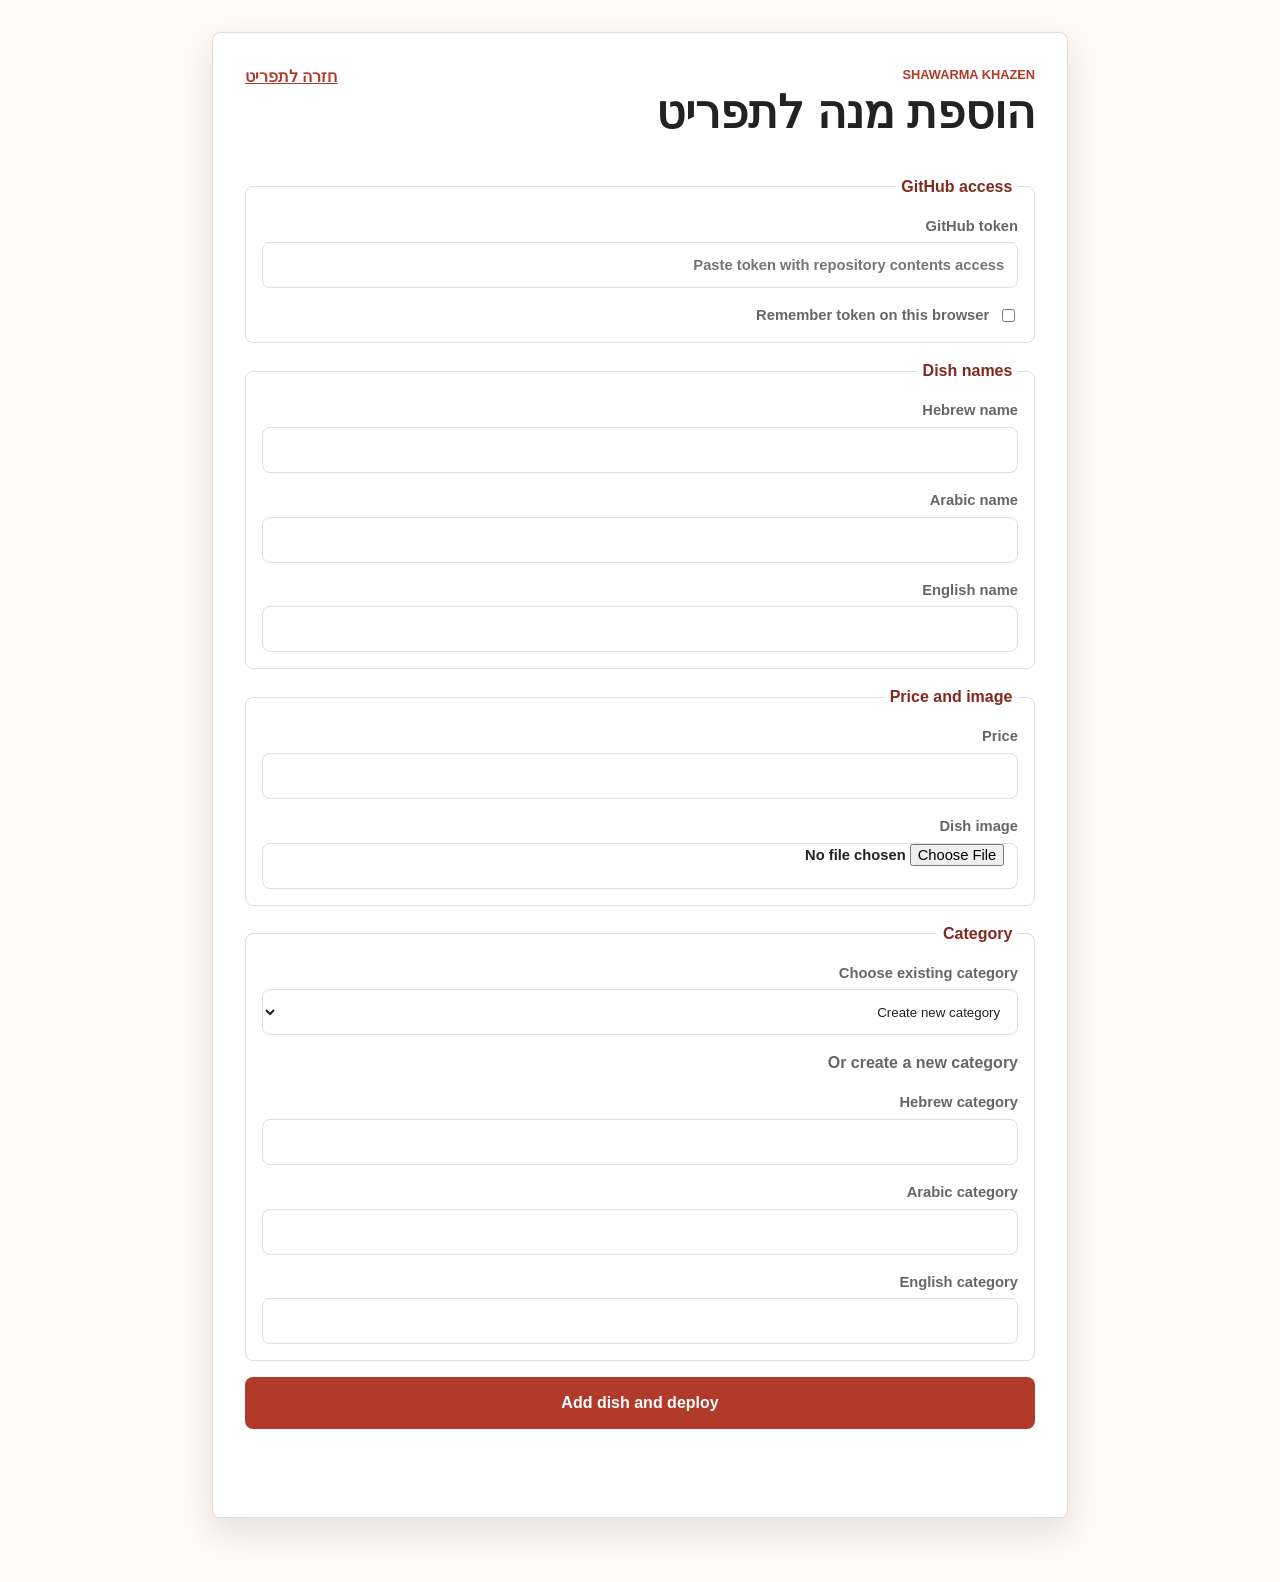
==== admin.html @ 7a80bdd1 "Add browser menu admin page" ====
<!DOCTYPE html>
<html lang="he" dir="rtl">
  <head>
    <meta charset="UTF-8" />
    <meta name="viewport" content="width=device-width, initial-scale=1.0" />
    <meta name="robots" content="noindex" />
    <title>ניהול תפריט | Shawarma Khazen</title>
    <link rel="stylesheet" href="style.css" />
    <link rel="stylesheet" href="admin.css" />
  </head>
  <body>
    <main class="admin-shell">
      <section class="admin-panel" aria-labelledby="adminTitle">
        <div class="admin-heading">
          <div>
            <p class="eyebrow">Shawarma Khazen</p>
            <h1 id="adminTitle">הוספת מנה לתפריט</h1>
          </div>
          <a class="admin-link" href="index.html">חזרה לתפריט</a>
        </div>

        <form id="dishForm" class="admin-form">
          <fieldset>
            <legend>GitHub access</legend>
            <label>
              GitHub token
              <input
                id="githubToken"
                type="password"
                autocomplete="off"
                placeholder="Paste token with repository contents access"
                required
              />
            </label>
            <label class="checkbox-row">
              <input id="rememberToken" type="checkbox" />
              Remember token on this browser
            </label>
          </fieldset>

          <fieldset>
            <legend>Dish names</legend>
            <label>
              Hebrew name
              <input id="nameHe" type="text" dir="rtl" required />
            </label>
            <label>
              Arabic name
              <input id="nameAr" type="text" dir="rtl" required />
            </label>
            <label>
              English name
              <input id="nameEn" type="text" dir="ltr" required />
            </label>
          </fieldset>

          <fieldset>
            <legend>Price and image</legend>
            <label>
              Price
              <input id="price" type="number" min="0" step="1" inputmode="numeric" required />
            </label>
            <label>
              Dish image
              <input id="imageFile" type="file" accept="image/*" required />
            </label>
          </fieldset>

          <fieldset>
            <legend>Category</legend>
            <label>
              Choose existing category
              <select id="categorySelect"></select>
            </label>
            <div class="category-new">
              <p>Or create a new category</p>
              <label>
                Hebrew category
                <input id="categoryHe" type="text" dir="rtl" />
              </label>
              <label>
                Arabic category
                <input id="categoryAr" type="text" dir="rtl" />
              </label>
              <label>
                English category
                <input id="categoryEn" type="text" dir="ltr" />
              </label>
            </div>
          </fieldset>

          <button class="admin-submit" type="submit">Add dish and deploy</button>
          <p class="admin-status" id="adminStatus" role="status"></p>
        </form>
      </section>
    </main>

    <script src="admin.js"></script>
  </body>
</html>
---- style.css ----
:root {
  --primary-color: #b23a2b;
  --primary-dark: #81291f;
  --secondary-color: #f4e9dc;
  --background-color: #fffaf5;
  --surface-color: #ffffff;
  --text-color: #222222;
  --muted-text-color: #666666;
  --border-color: #dddddd;
  --success-color: #2f6f4e;
  --shadow: 0 14px 32px rgba(47, 35, 24, 0.12);
  --radius: 8px;
  --space: clamp(1rem, 3vw, 2rem);
}

* {
  box-sizing: border-box;
}

html {
  scroll-behavior: smooth;
}

body {
  margin: 0;
  background: var(--background-color);
  color: var(--text-color);
  font-family: Arial, Helvetica, sans-serif;
  line-height: 1.5;
}

button,
input {
  font: inherit;
}

button {
  cursor: pointer;
}

img {
  display: block;
  max-width: 100%;
}

:focus-visible {
  outline: 3px solid #1b6fb8;
  outline-offset: 3px;
}

.site-header {
  background: var(--surface-color);
  border-bottom: 1px solid var(--border-color);
}

.topbar {
  align-items: center;
  display: flex;
  justify-content: space-between;
  margin: 0 auto;
  max-width: 1180px;
  padding: 0.85rem var(--space);
}

.brand-mark {
  align-items: center;
  color: var(--text-color);
  display: inline-flex;
  font-weight: 800;
  gap: 0.65rem;
  text-decoration: none;
}

.logo {
  align-items: center;
  background: var(--primary-color);
  border-radius: 50%;
  color: white;
  display: inline-flex;
  height: 44px;
  justify-content: center;
  width: 44px;
}

.category-button,
.close-button {
  background: var(--surface-color);
  border: 1px solid var(--border-color);
  color: var(--text-color);
}

.language-switcher {
  background: var(--surface-color);
  border: 1px solid var(--border-color);
  border-radius: 999px;
  display: inline-flex;
  gap: 0.2rem;
  padding: 0.2rem;
}

.language-button {
  background: transparent;
  border: 0;
  border-radius: 999px;
  color: var(--text-color);
  font-weight: 800;
  min-height: 42px;
  padding: 0 0.8rem;
}

.language-button[aria-pressed="true"] {
  background: var(--primary-color);
  color: white;
}

.hero {
  background:
    linear-gradient(90deg, rgba(34, 24, 18, 0.86), rgba(34, 24, 18, 0.42)),
    url("https://images.unsplash.com/photo-1529006557810-274b9b2fc783?auto=format&fit=crop&w=1600&q=80")
      center / cover;
  color: white;
  min-height: 360px;
  padding: clamp(3rem, 8vw, 6rem) var(--space);
}

.hero-copy {
  margin: 0 auto;
  max-width: 1180px;
}

.hero-copy > * {
  max-width: 680px;
}

.eyebrow {
  color: var(--primary-color);
  font-size: 0.8rem;
  font-weight: 800;
  letter-spacing: 0;
  margin: 0 0 0.35rem;
  text-transform: uppercase;
}

.hero .eyebrow {
  color: #ffd7a8;
}

h1,
h2,
h3,
p {
  margin-top: 0;
}

h1 {
  font-size: clamp(2.4rem, 8vw, 5rem);
  line-height: 1;
  margin-bottom: 1rem;
}

h2 {
  font-size: clamp(1.7rem, 5vw, 2.4rem);
  margin-bottom: 0;
}

.hours {
  background: rgba(255, 255, 255, 0.16);
  border: 1px solid rgba(255, 255, 255, 0.32);
  border-radius: 999px;
  display: inline-flex;
  font-weight: 700;
  margin: 0.5rem 0 0;
  padding: 0.55rem 0.9rem;
}

.menu-shell {
  margin: 0 auto;
  max-width: 1180px;
  padding: 2rem var(--space) 3rem;
}

.menu-heading {
  align-items: end;
  display: grid;
  gap: 1rem;
  grid-template-columns: 1fr minmax(240px, 360px);
  margin-bottom: 1rem;
}

.search-wrap label {
  color: var(--muted-text-color);
  display: block;
  font-size: 0.9rem;
  font-weight: 700;
  margin-bottom: 0.35rem;
}

.search-wrap input {
  background: var(--surface-color);
  border: 1px solid var(--border-color);
  border-radius: var(--radius);
  min-height: 48px;
  padding: 0 0.9rem;
  width: 100%;
}

.category-bar {
  background: rgba(255, 250, 245, 0.94);
  display: flex;
  gap: 0.6rem;
  margin: 0 calc(var(--space) * -1) 1rem;
  overflow-x: auto;
  padding: 0.75rem var(--space);
  position: sticky;
  scrollbar-width: thin;
  top: 0;
  z-index: 5;
}

.category-button {
  border-radius: 999px;
  flex: 0 0 auto;
  font-weight: 700;
  min-height: 44px;
  padding: 0 1rem;
}

.category-button[aria-pressed="true"] {
  background: var(--primary-color);
  border-color: var(--primary-color);
  color: white;
}

.result-count {
  color: var(--muted-text-color);
  font-weight: 700;
  margin-bottom: 1rem;
}

.menu-grid {
  display: grid;
  gap: 1rem;
  grid-template-columns: repeat(auto-fit, minmax(240px, 1fr));
}

.menu-card {
  background: var(--surface-color);
  border: 1px solid var(--border-color);
  border-radius: var(--radius);
  box-shadow: 0 8px 22px rgba(47, 35, 24, 0.08);
  display: grid;
  overflow: hidden;
  text-align: left;
  transition: transform 180ms ease, box-shadow 180ms ease;
  width: 100%;
}

[dir="rtl"] .menu-card {
  text-align: right;
}

.menu-card:hover {
  box-shadow: var(--shadow);
  transform: translateY(-3px);
}

.menu-card img {
  aspect-ratio: 4 / 3;
  object-fit: cover;
  width: 100%;
}

.card-body {
  display: grid;
  gap: 0.55rem;
  padding: 1rem;
}

.card-topline,
.card-footer,
.modal-meta {
  align-items: center;
  display: flex;
  gap: 0.65rem;
  justify-content: space-between;
}

.pill,
.badge {
  border-radius: 999px;
  display: inline-flex;
  font-size: 0.78rem;
  font-weight: 800;
  padding: 0.25rem 0.55rem;
}

.pill {
  background: var(--secondary-color);
  color: var(--primary-dark);
}

.badge {
  background: #e8f3ed;
  color: var(--success-color);
}

.badge.spicy {
  background: #fde8e2;
  color: var(--primary-dark);
}

.menu-card h3 {
  font-size: 1.2rem;
  margin-bottom: 0;
}

.menu-card p {
  color: var(--muted-text-color);
  margin-bottom: 0;
}

.price {
  color: var(--primary-dark);
  font-size: 1.1rem;
  font-weight: 900;
  overflow-wrap: anywhere;
}

.availability {
  color: var(--success-color);
  font-size: 0.88rem;
  font-weight: 800;
}

.empty-state {
  background: var(--surface-color);
  border: 1px dashed var(--border-color);
  border-radius: var(--radius);
  padding: 2rem;
  text-align: center;
}

.site-footer {
  background: #231c18;
  color: white;
  display: grid;
  gap: 0.35rem;
  padding: 2rem var(--space);
  text-align: center;
}

.site-footer span {
  color: #e5d7ca;
}

.modal-backdrop {
  align-items: end;
  background: rgba(0, 0, 0, 0.58);
  display: flex;
  inset: 0;
  justify-content: center;
  padding: 1rem;
  position: fixed;
  z-index: 20;
}

.modal-backdrop[hidden] {
  display: none;
}

.modal {
  background: var(--surface-color);
  border-radius: var(--radius);
  box-shadow: var(--shadow);
  max-height: min(90vh, 720px);
  max-width: 720px;
  overflow: auto;
  position: relative;
  width: 100%;
}

.modal img {
  aspect-ratio: 16 / 10;
  object-fit: cover;
  width: 100%;
}

.modal-content {
  display: grid;
  gap: 0.7rem;
  padding: 1.1rem;
}

.modal-content h2,
.modal-content p {
  margin-bottom: 0;
}

.close-button {
  border-radius: 50%;
  font-size: 1.8rem;
  height: 44px;
  line-height: 1;
  position: absolute;
  right: 0.75rem;
  top: 0.75rem;
  width: 44px;
}

[dir="rtl"] .close-button {
  left: 0.75rem;
  right: auto;
}

@media (max-width: 720px) {
  .topbar {
    align-items: flex-start;
    flex-direction: column;
    gap: 0.85rem;
  }

  .menu-heading {
    align-items: stretch;
    grid-template-columns: 1fr;
  }

  .hero {
    min-height: 330px;
  }
}

@media (min-width: 760px) {
  .modal-backdrop {
    align-items: center;
  }
}

@media (prefers-reduced-motion: reduce) {
  *,
  *::before,
  *::after {
    scroll-behavior: auto !important;
    transition: none !important;
  }
}
---- admin.css ----
.admin-shell {
  margin: 0 auto;
  max-width: 920px;
  padding: 2rem var(--space) 4rem;
}

.admin-panel {
  background: var(--surface-color);
  border: 1px solid var(--border-color);
  border-radius: var(--radius);
  box-shadow: var(--shadow);
  padding: clamp(1rem, 4vw, 2rem);
}

.admin-heading {
  align-items: start;
  display: flex;
  gap: 1rem;
  justify-content: space-between;
  margin-bottom: 1.5rem;
}

.admin-heading h1 {
  font-size: clamp(1.8rem, 5vw, 2.8rem);
}

.admin-link {
  color: var(--primary-color);
  font-weight: 800;
}

.admin-form {
  display: grid;
  gap: 1rem;
}

.admin-form fieldset {
  border: 1px solid var(--border-color);
  border-radius: var(--radius);
  display: grid;
  gap: 1rem;
  margin: 0;
  padding: 1rem;
}

.admin-form legend {
  color: var(--primary-dark);
  font-weight: 900;
  padding: 0 0.35rem;
}

.admin-form label {
  color: var(--muted-text-color);
  display: grid;
  font-size: 0.92rem;
  font-weight: 800;
  gap: 0.35rem;
}

.admin-form input,
.admin-form select {
  background: var(--surface-color);
  border: 1px solid var(--border-color);
  border-radius: var(--radius);
  color: var(--text-color);
  min-height: 46px;
  padding: 0 0.8rem;
}

.checkbox-row {
  align-items: center;
  display: flex !important;
  gap: 0.55rem !important;
}

.checkbox-row input {
  min-height: auto;
}

.category-new {
  display: grid;
  gap: 1rem;
}

.category-new p {
  color: var(--muted-text-color);
  font-weight: 800;
  margin-bottom: 0;
}

.admin-submit {
  background: var(--primary-color);
  border: 0;
  border-radius: var(--radius);
  color: white;
  font-weight: 900;
  min-height: 52px;
  padding: 0 1rem;
}

.admin-submit:disabled {
  cursor: wait;
  opacity: 0.65;
}

.admin-status {
  color: var(--muted-text-color);
  font-weight: 800;
  min-height: 1.5rem;
}

.admin-status.success {
  color: var(--success-color);
}

.admin-status.error {
  color: var(--primary-dark);
}

@media (max-width: 720px) {
  .admin-heading {
    display: grid;
  }
}
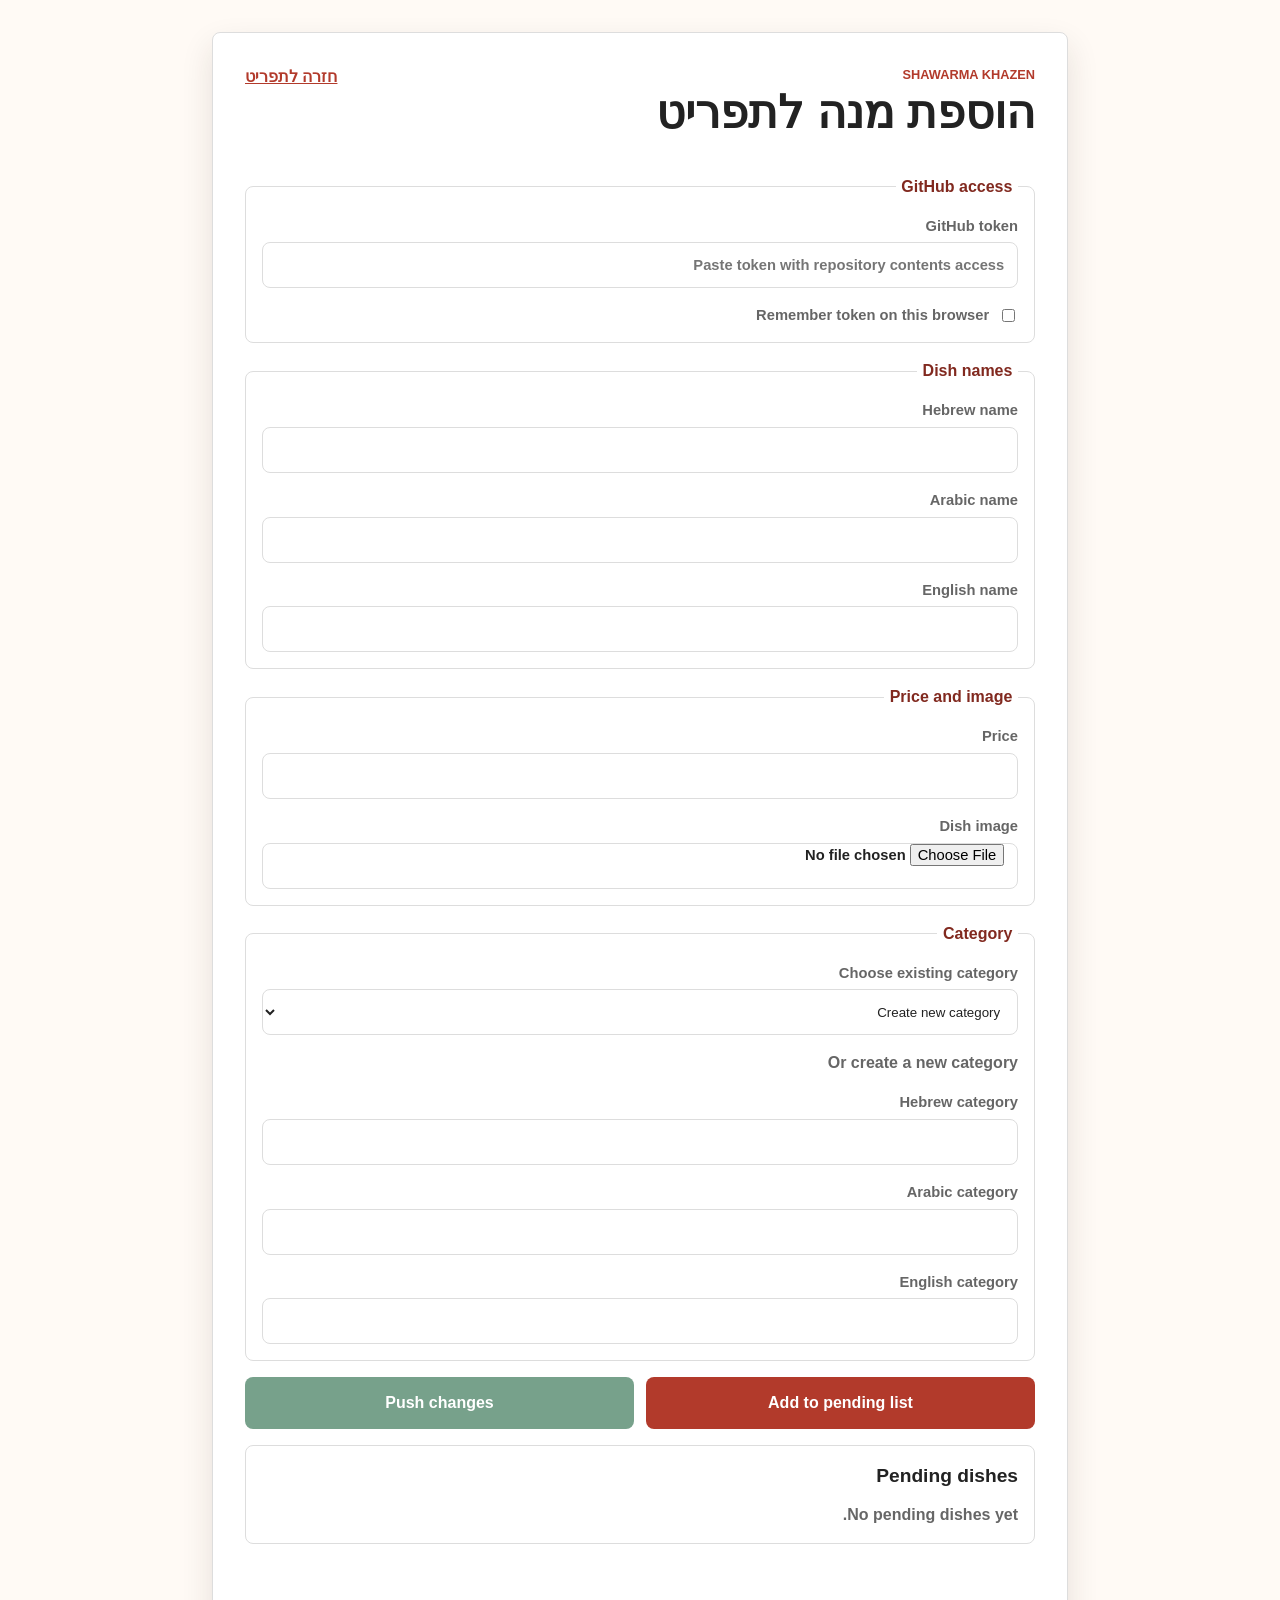
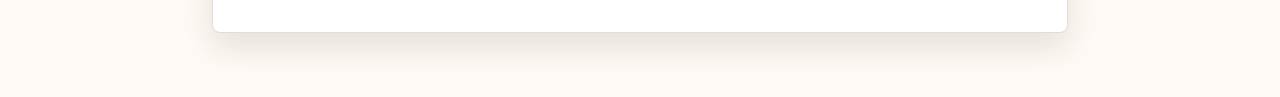
==== commit d6340114: "Add pending push flow to admin" ====
--- a/admin.html
+++ b/admin.html
@@ -29,7 +29,6 @@
                 type="password"
                 autocomplete="off"
                 placeholder="Paste token with repository contents access"
-                required
               />
             </label>
             <label class="checkbox-row">
@@ -89,12 +88,20 @@
             </div>
           </fieldset>
 
-          <button class="admin-submit" type="submit">Add dish and deploy</button>
+          <div class="admin-actions">
+            <button class="admin-submit" type="submit">Add to pending list</button>
+            <button class="admin-push" id="pushButton" type="button">Push changes</button>
+          </div>
+          <section class="pending-panel" aria-labelledby="pendingTitle">
+            <h2 id="pendingTitle">Pending dishes</h2>
+            <div class="pending-list" id="pendingList"></div>
+          </section>
           <p class="admin-status" id="adminStatus" role="status"></p>
         </form>
       </section>
     </main>
 
+    <script src="data/menu.js"></script>
     <script src="admin.js"></script>
   </body>
 </html>
--- a/admin.css
+++ b/admin.css
@@ -88,7 +88,14 @@
   margin-bottom: 0;
 }
 
-.admin-submit {
+.admin-actions {
+  display: grid;
+  gap: 0.75rem;
+  grid-template-columns: repeat(2, minmax(0, 1fr));
+}
+
+.admin-submit,
+.admin-push {
   background: var(--primary-color);
   border: 0;
   border-radius: var(--radius);
@@ -98,9 +105,60 @@
   padding: 0 1rem;
 }
 
-.admin-submit:disabled {
+.admin-push {
+  background: var(--success-color);
+}
+
+.admin-submit:disabled,
+.admin-push:disabled {
   cursor: wait;
   opacity: 0.65;
+}
+
+.pending-panel {
+  border: 1px solid var(--border-color);
+  border-radius: var(--radius);
+  padding: 1rem;
+}
+
+.pending-panel h2 {
+  font-size: 1.2rem;
+  margin-bottom: 0.75rem;
+}
+
+.pending-list {
+  display: grid;
+  gap: 0.65rem;
+}
+
+.pending-list p {
+  color: var(--muted-text-color);
+  font-weight: 800;
+  margin-bottom: 0;
+}
+
+.pending-item {
+  align-items: center;
+  background: var(--background-color);
+  border: 1px solid var(--border-color);
+  border-radius: var(--radius);
+  display: grid;
+  gap: 0.75rem;
+  grid-template-columns: 1fr auto auto;
+  padding: 0.75rem;
+}
+
+.pending-item small {
+  color: var(--muted-text-color);
+  display: block;
+}
+
+.pending-item button {
+  background: var(--surface-color);
+  border: 1px solid var(--border-color);
+  border-radius: var(--radius);
+  min-height: 38px;
+  padding: 0 0.75rem;
 }
 
 .admin-status {
@@ -121,4 +179,9 @@
   .admin-heading {
     display: grid;
   }
+
+  .admin-actions,
+  .pending-item {
+    grid-template-columns: 1fr;
+  }
 }
